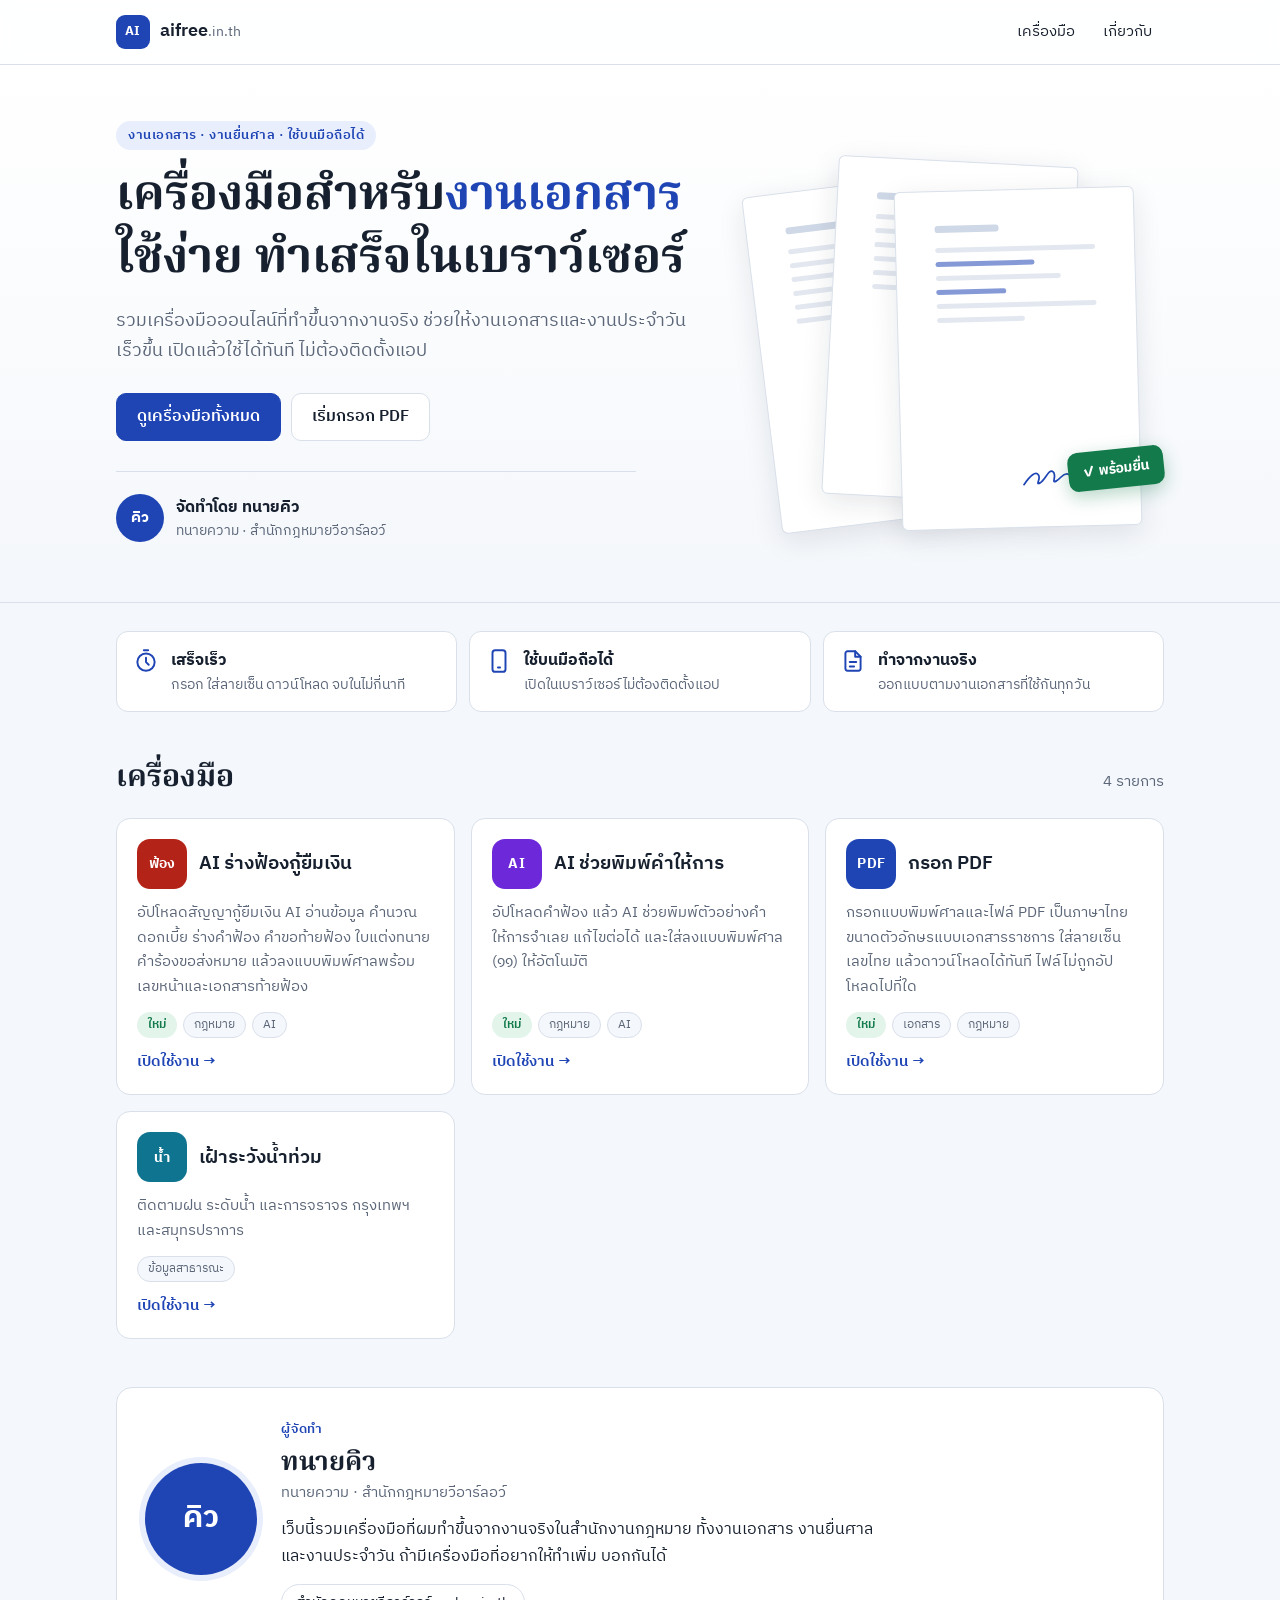
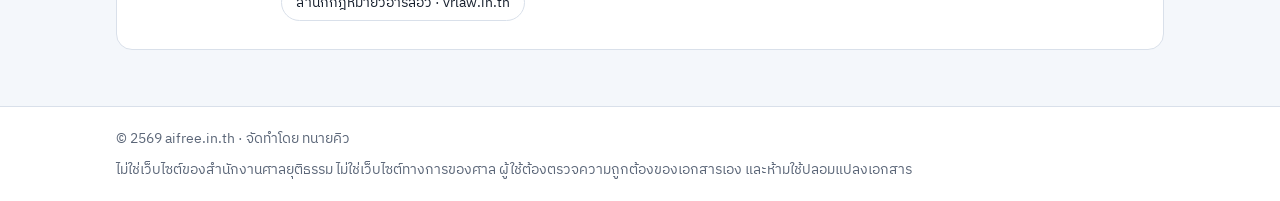
==== index.html @ b43bad1d "Add files via upload" ====
<!doctype html>
<html lang="th">
<head>
<meta charset="utf-8">
<meta name="viewport" content="width=device-width,initial-scale=1,viewport-fit=cover">
<title>aifree.in.th</title>
<meta name="description" content="เครื่องมือออนไลน์สำหรับงานเอกสาร โดยทนายคิว ใช้งานได้ทันทีบนมือถือและคอมพิวเตอร์">
<meta property="og:title" content="aifree.in.th — เครื่องมือสำหรับงานเอกสาร โดยทนายคิว">
<meta property="og:description" content="เครื่องมือออนไลน์สำหรับงานเอกสาร ใช้งานได้ทันทีบนมือถือและคอมพิวเตอร์">
<link rel="preconnect" href="https://fonts.googleapis.com">
<link rel="stylesheet" href="https://fonts.googleapis.com/css2?family=IBM+Plex+Sans+Thai:wght@400;500;600;700&family=Noto+Serif+Thai:wght@600;700&display=swap">
<link rel="stylesheet" href="style.css">
</head>
<body>
<header class="site-head">
  <div class="wrap">
    <a class="logo" href="/"><span class="logo-mark">AI</span><span>aifree<small>.in.th</small></span></a>
    <nav class="nav" aria-label="เมนู"><a href="#tools">เครื่องมือ</a><a href="#about">เกี่ยวกับ</a></nav>
  </div>
</header>

<section class="hero">
  <div class="wrap">
    <div>
      <span class="eyebrow">งานเอกสาร · งานยื่นศาล · ใช้บนมือถือได้</span>
      <h1>เครื่องมือสำหรับ<em>งานเอกสาร</em> ใช้ง่าย ทำเสร็จในเบราว์เซอร์</h1>
      <p class="lead">รวมเครื่องมือออนไลน์ที่ทำขึ้นจากงานจริง ช่วยให้งานเอกสารและงานประจำวันเร็วขึ้น เปิดแล้วใช้ได้ทันที ไม่ต้องติดตั้งแอป</p>
      <div class="cta"><a class="btn primary" href="#tools">ดูเครื่องมือทั้งหมด</a><a class="btn" href="/pdf/">เริ่มกรอก PDF</a></div>
      <div class="byline">
        <span class="avatar" data-avatar></span>
        <div><b>จัดทำโดย <span data-site="nickname"></span></b><span data-site="role"></span></div>
      </div>
    </div>
    <div class="papers" aria-hidden="true">
      <div class="sheet a"><i class="t"></i><i></i><i class="m"></i><i></i><i class="s"></i><i></i><i class="m"></i></div>
      <div class="sheet b"><i class="t"></i><i class="m"></i><i></i><i class="s"></i><i></i><i class="m"></i><i></i></div>
      <div class="sheet c">
        <i class="t"></i><i></i><i class="fill"></i><i class="m"></i><i class="fill" style="width:44%"></i><i></i><i class="s"></i>
        <svg class="sig" viewBox="0 0 120 40" fill="none"><path d="M4 28c10-14 18-20 22-14s-6 16 2 12 14-22 20-16-4 18 4 14 10-12 18-10 8 8 16 4 16-8 28-6" stroke="#1f45b5" stroke-width="2.6" stroke-linecap="round" stroke-linejoin="round"/></svg>
      </div>
      <div class="stamp">✓ พร้อมยื่น</div>
    </div>
  </div>
</section>

<main class="wrap">
  <div class="points">
    <div class="point"><svg viewBox="0 0 24 24" fill="none" stroke="currentColor" stroke-width="1.8" stroke-linecap="round" stroke-linejoin="round"><circle cx="12" cy="13" r="8"/><path d="M12 9v4l2.5 2.5M10 2h4"/></svg><div><b>เสร็จเร็ว</b><span>กรอก ใส่ลายเซ็น ดาวน์โหลด จบในไม่กี่นาที</span></div></div>
    <div class="point"><svg viewBox="0 0 24 24" fill="none" stroke="currentColor" stroke-width="1.8" stroke-linecap="round" stroke-linejoin="round"><rect x="6" y="2" width="12" height="20" rx="2.5"/><path d="M11 18h2"/></svg><div><b>ใช้บนมือถือได้</b><span>เปิดในเบราว์เซอร์ ไม่ต้องติดตั้งแอป</span></div></div>
    <div class="point"><svg viewBox="0 0 24 24" fill="none" stroke="currentColor" stroke-width="1.8" stroke-linecap="round" stroke-linejoin="round"><path d="M14 3H7a2 2 0 0 0-2 2v14a2 2 0 0 0 2 2h10a2 2 0 0 0 2-2V8z"/><path d="M14 3v5h5M9 13h6M9 17h4"/></svg><div><b>ทำจากงานจริง</b><span>ออกแบบตามงานเอกสารที่ใช้กันทุกวัน</span></div></div>
  </div>

  <div class="sec-head" id="tools"><h2>เครื่องมือ</h2><span id="count"></span></div>
  <div class="bar" id="bar" hidden>
    <input class="search" id="q" type="search" placeholder="ค้นหาเครื่องมือ" aria-label="ค้นหาเครื่องมือ">
    <div class="chips" id="chips" role="group" aria-label="หมวดหมู่"></div>
  </div>
  <div class="grid" id="grid" aria-live="polite"></div>

  <section class="about" id="about">
    <span class="avatar" data-avatar></span>
    <div>
      <small>ผู้จัดทำ</small>
      <h2 data-site="nickname"></h2>
      <div class="full" data-site="fullName"></div>
      <div class="role" data-site="role"></div>
      <p data-site="about"></p>
      <div class="links" id="links"></div>
    </div>
  </section>
</main>

<footer class="site-foot">
  <div class="wrap">
    <span>© <span id="yr"></span> aifree.in.th · จัดทำโดย <span data-site="nickname"></span></span>
    <span>ไม่ใช่เว็บไซต์ของสำนักงานศาลยุติธรรม ไม่ใช่เว็บไซต์ทางการของศาล ผู้ใช้ต้องตรวจความถูกต้องของเอกสารเอง และห้ามใช้ปลอมแปลงเอกสาร</span>
  </div>
</footer>

<script src="apps.js"></script>
<script>
(function(){
  const S=window.SITE||{},apps=window.APPS||[];
  /* owner details */
  document.querySelectorAll('[data-site]').forEach(el=>{const v=S[el.dataset.site];if(v)el.textContent=v;else el.hidden=true});
  const initials=(S.nickname||'AI').replace(/^ทนาย/,'').slice(0,3);
  document.querySelectorAll('[data-avatar]').forEach(a=>{
    a.textContent=initials;
    if(S.photo){const im=new Image();im.alt=S.nickname||'';im.onload=()=>{a.textContent='';a.append(im)};im.src=S.photo}
  });
  const links=document.getElementById('links');
  (S.links||[]).forEach(l=>{const a=document.createElement('a');a.href=l.href;a.textContent=l.label;a.target='_blank';a.rel='noopener';links.append(a)});
  document.getElementById('yr').textContent=new Date().getFullYear()+543;

  /* tools */
  const grid=document.getElementById('grid'),q=document.getElementById('q'),chips=document.getElementById('chips');
  document.getElementById('count').textContent=apps.length+' รายการ';
  let tag='';
  const tags=[...new Set(apps.flatMap(a=>a.tags||[]))];
  if(apps.length>=5)document.getElementById('bar').hidden=false; // search appears once the list is long
  ['ทั้งหมด',...tags].forEach((t,i)=>{
    const b=document.createElement('button');b.className='chip';b.type='button';b.textContent=t;b.setAttribute('aria-pressed',i===0);
    b.onclick=()=>{tag=i===0?'':t;chips.querySelectorAll('.chip').forEach(c=>c.setAttribute('aria-pressed',c===b));draw()};
    chips.append(b);
  });
  q.addEventListener('input',draw);
  function draw(){
    const s=q.value.trim().toLowerCase();grid.innerHTML='';
    const list=apps.filter(a=>(!tag||(a.tags||[]).includes(tag))&&(!s||(a.name+' '+a.desc+' '+(a.tags||[]).join(' ')).toLowerCase().includes(s)));
    if(!list.length){const e=document.createElement('div');e.className='empty';e.textContent='ไม่พบเครื่องมือที่ค้นหา';grid.append(e);return}
    list.forEach(a=>{
      const c=document.createElement('a');c.className='card';c.href=a.href;
      if(/^https?:/.test(a.href)&&!a.href.includes(location.host)){c.target='_blank';c.rel='noopener'}
      const top=document.createElement('div');top.className='card-top';
      const tile=document.createElement('span');tile.className='tile';tile.style.background=a.color||'#1f45b5';tile.textContent=a.short||a.name.slice(0,2);tile.setAttribute('aria-hidden','true');
      const h=document.createElement('h3');h.textContent=a.name;top.append(tile,h);
      const p=document.createElement('p');p.textContent=a.desc||'';
      const tg=document.createElement('div');tg.className='tags';
      if(a.isNew){const n=document.createElement('span');n.className='tag new';n.textContent='ใหม่';tg.append(n)}
      (a.tags||[]).forEach(t=>{const x=document.createElement('span');x.className='tag';x.textContent=t;tg.append(x)});
      const go=document.createElement('span');go.className='go';go.textContent='เปิดใช้งาน →';
      c.append(top,p,tg,go);grid.append(c);
    });
  }
  draw();
})();
</script>
</body>
</html>
---- style.css ----
/* aifree.in.th — shared look for the hub page and future apps.
   Layout: bright paper-white ground, one blue ink accent; hero = headline + byline beside a stack of paper sheets. */
:root{
  --bg:#f4f7fb; --panel:#ffffff; --fg:#17202e; --muted:#5b6678; --line:#d9e0ea;
  --ink:#1f45b5; --ink-deep:#16328a; --ink-fg:#ffffff; --ink-soft:#e8eefc;
  --ok:#137a4b; --ok-soft:#e3f4ea;
  --ui:"IBM Plex Sans Thai",system-ui,-apple-system,"Segoe UI",sans-serif;
  --display:"Noto Serif Thai","IBM Plex Sans Thai",Georgia,serif;
  color-scheme:light;
}
*{box-sizing:border-box}
[hidden]{display:none!important}
html{-webkit-text-size-adjust:100%;text-size-adjust:100%;scroll-behavior:smooth}
body{margin:0;min-height:100vh;display:flex;flex-direction:column;background:var(--bg);color:var(--fg);font-family:var(--ui);font-size:16px;line-height:1.65}
a{color:var(--ink)}
img{max-width:100%}
.wrap{width:100%;max-width:1080px;margin:0 auto;padding-inline:16px}
.site-head{background:rgba(255,255,255,.92);backdrop-filter:saturate(1.4) blur(8px);-webkit-backdrop-filter:saturate(1.4) blur(8px);border-bottom:1px solid var(--line);position:sticky;top:0;z-index:10}
.site-head .wrap{display:flex;align-items:center;gap:16px;min-height:64px}
.logo{display:flex;align-items:center;gap:10px;text-decoration:none;color:var(--fg);font-weight:600;font-size:18px;margin-right:auto}
.logo-mark{width:34px;height:34px;border-radius:9px;background:var(--ink);color:#fff;display:grid;place-items:center;font-size:13px;font-weight:700;letter-spacing:.02em}
.logo small{color:var(--muted);font-weight:400;font-size:14px}
.nav{display:flex;gap:4px}
.nav a{text-decoration:none;color:var(--fg);font-size:15px;padding:8px 12px;border-radius:8px}
.nav a:hover{background:var(--ink-soft);color:var(--ink)}
.hero{background:linear-gradient(180deg,#ffffff 0%,var(--bg) 100%);border-bottom:1px solid var(--line)}
.hero .wrap{display:grid;grid-template-columns:minmax(0,1.15fr) minmax(0,.85fr);gap:40px;align-items:center;padding-block:56px 60px}
.eyebrow{display:inline-block;font-size:13px;letter-spacing:.04em;color:var(--ink);font-weight:600;background:var(--ink-soft);padding:4px 12px;border-radius:999px}
.hero h1{margin:16px 0 0;font-family:var(--display);font-size:clamp(30px,5vw,48px);line-height:1.3;font-weight:700;text-wrap:balance}
.hero h1 em{font-style:normal;color:var(--ink)}
.lead{margin:16px 0 0;color:var(--muted);font-size:18px;max-width:52ch}
.cta{display:flex;flex-wrap:wrap;gap:10px;margin-top:26px}
.btn{display:inline-flex;align-items:center;justify-content:center;gap:8px;min-height:48px;padding:10px 20px;border-radius:10px;font-weight:600;font-size:16px;text-decoration:none;border:1px solid var(--line);background:var(--panel);color:var(--fg)}
.btn.primary{background:var(--ink);border-color:var(--ink);color:#fff}
.btn.primary:hover{background:var(--ink-deep)}
.btn:focus-visible{outline:2px solid var(--ink);outline-offset:2px}
.byline{display:flex;align-items:center;gap:12px;margin-top:30px;padding-top:22px;border-top:1px solid var(--line);max-width:52ch}
.avatar{flex:none;border-radius:50%;background:var(--ink);color:#fff;display:grid;place-items:center;font-weight:700;overflow:hidden;position:relative}
.avatar img{position:absolute;inset:0;width:100%;height:100%;object-fit:cover}
.byline .avatar{width:48px;height:48px;font-size:15px}
.byline b{display:block;font-size:16px}
.byline > div > span{display:block;color:var(--muted);font-size:14px;line-height:1.45}
.papers{position:relative;height:340px;max-width:100%}
.sheet{position:absolute;width:56%;aspect-ratio:210/297;background:#fff;border:1px solid var(--line);border-radius:6px;box-shadow:0 8px 28px rgba(23,32,46,.10);padding:8% 9%;display:flex;flex-direction:column;gap:9px}
.sheet i{display:block;height:5px;border-radius:3px;background:#e3e8f0}
.sheet i.s{width:55%}.sheet i.m{width:78%}.sheet i.t{width:40%;height:7px;background:#cfd8e6;margin-bottom:6px}
.sheet i.fill{background:var(--ink);opacity:.55;width:62%}
.sheet.a{left:6%;top:6%;transform:rotate(-7deg)}
.sheet.b{left:22%;top:0;transform:rotate(3deg)}
.sheet.c{left:38%;top:8%;transform:rotate(-1.5deg);z-index:2}
.sig{margin-top:auto;align-self:flex-end;width:50%;height:auto}
.stamp{position:absolute;right:0;bottom:4%;z-index:3;background:var(--ok);color:#fff;font-weight:700;font-size:14px;padding:8px 14px;border-radius:10px;transform:rotate(-6deg);box-shadow:0 6px 18px rgba(19,122,75,.3)}
.points{display:grid;grid-template-columns:repeat(3,minmax(0,1fr));gap:12px;padding-block:28px 6px}
.point{display:flex;gap:12px;align-items:flex-start;padding:16px;background:var(--panel);border:1px solid var(--line);border-radius:12px;min-width:0}
.point svg{flex:none;width:26px;height:26px;color:var(--ink)}
.point b{display:block;font-size:16px}
.point span{display:block;color:var(--muted);font-size:14px;line-height:1.5}
.sec-head{display:flex;align-items:baseline;justify-content:space-between;gap:12px;padding-block:36px 14px}
.sec-head h2{margin:0;font-family:var(--display);font-size:clamp(24px,3.4vw,30px);font-weight:700}
.sec-head span{color:var(--muted);font-size:15px}
.bar{display:flex;flex-wrap:wrap;gap:10px;align-items:center;padding-block:0 18px}
.search{flex:1 1 240px;min-width:0;font:inherit;font-size:16px;padding:10px 14px;min-height:46px;border:1px solid var(--line);border-radius:10px;background:var(--panel);color:var(--fg)}
.search:focus-visible{outline:2px solid var(--ink);outline-offset:1px}
.chips{display:flex;flex-wrap:wrap;gap:8px}
.chip{font:inherit;font-size:14px;min-height:40px;padding:6px 14px;border-radius:999px;border:1px solid var(--line);background:var(--panel);color:var(--fg);cursor:pointer}
.chip[aria-pressed="true"]{background:var(--ink-soft);border-color:var(--ink);color:var(--ink)}
.chip:focus-visible{outline:2px solid var(--ink);outline-offset:2px}
.grid{display:grid;grid-template-columns:repeat(auto-fill,minmax(270px,1fr));gap:16px}
.card{display:flex;flex-direction:column;gap:12px;padding:20px;background:var(--panel);border:1px solid var(--line);border-radius:14px;text-decoration:none;color:var(--fg);min-width:0;transition:border-color .15s,box-shadow .15s,transform .15s}
a.card:hover{border-color:var(--ink);box-shadow:0 8px 24px rgba(31,69,181,.12);transform:translateY(-2px)}
a.card:focus-visible{outline:2px solid var(--ink);outline-offset:2px}
.card-top{display:flex;align-items:center;gap:12px}
.tile{flex:none;width:50px;height:50px;border-radius:13px;display:grid;place-items:center;font-weight:700;font-size:14px;color:#fff;letter-spacing:.02em}
.card h3{margin:0;font-size:19px;font-weight:600;line-height:1.35}
.card p{margin:0;color:var(--muted);font-size:15px;flex:1}
.tags{display:flex;flex-wrap:wrap;gap:6px}
.tag{font-size:12px;padding:2px 10px;border-radius:999px;background:var(--bg);color:var(--muted);border:1px solid var(--line)}
.tag.new{background:var(--ok-soft);color:var(--ok);border-color:transparent;font-weight:600}
.go{font-weight:600;color:var(--ink);font-size:15px}
.empty{grid-column:1/-1;padding:28px;text-align:center;color:var(--muted);background:var(--panel);border:1px dashed var(--line);border-radius:12px}
.about{margin-block:48px 56px;background:var(--panel);border:1px solid var(--line);border-radius:16px;padding:28px;display:grid;grid-template-columns:auto minmax(0,1fr);gap:24px;align-items:center}
.about .avatar{width:112px;height:112px;font-size:30px;box-shadow:0 0 0 6px var(--ink-soft)}
.about small{color:var(--ink);font-weight:600;font-size:13px;letter-spacing:.06em}
.about h2{margin:4px 0 0;font-family:var(--display);font-size:26px;font-weight:700;line-height:1.3}
.about .full{font-size:16px;margin-top:2px}
.about .role{color:var(--muted);font-size:15px}
.about p{margin:12px 0 0;max-width:62ch}
.links{display:flex;flex-wrap:wrap;gap:8px;margin-top:14px}
.links a{font-size:14px;padding:6px 14px;border-radius:999px;border:1px solid var(--line);text-decoration:none;color:var(--fg)}
.links a:hover{border-color:var(--ink);color:var(--ink)}
.site-foot{margin-top:auto;border-top:1px solid var(--line);background:var(--panel);color:var(--muted);font-size:14px}
.site-foot .wrap{padding-block:20px;display:flex;flex-wrap:wrap;gap:8px 20px;justify-content:space-between}
@media (max-width:820px){
  .hero .wrap{grid-template-columns:1fr;gap:8px;padding-block:28px 40px}
  .papers{display:none}
  .points{grid-template-columns:1fr}
  .nav{display:none}
}
@media (max-width:560px){
  .about{grid-template-columns:1fr;text-align:center;justify-items:center;padding:24px 18px}
  .about p{text-align:left}
  .links{justify-content:center}
  .lead{font-size:17px}
}
@media (prefers-reduced-motion:reduce){.card{transition:none}html{scroll-behavior:auto}}
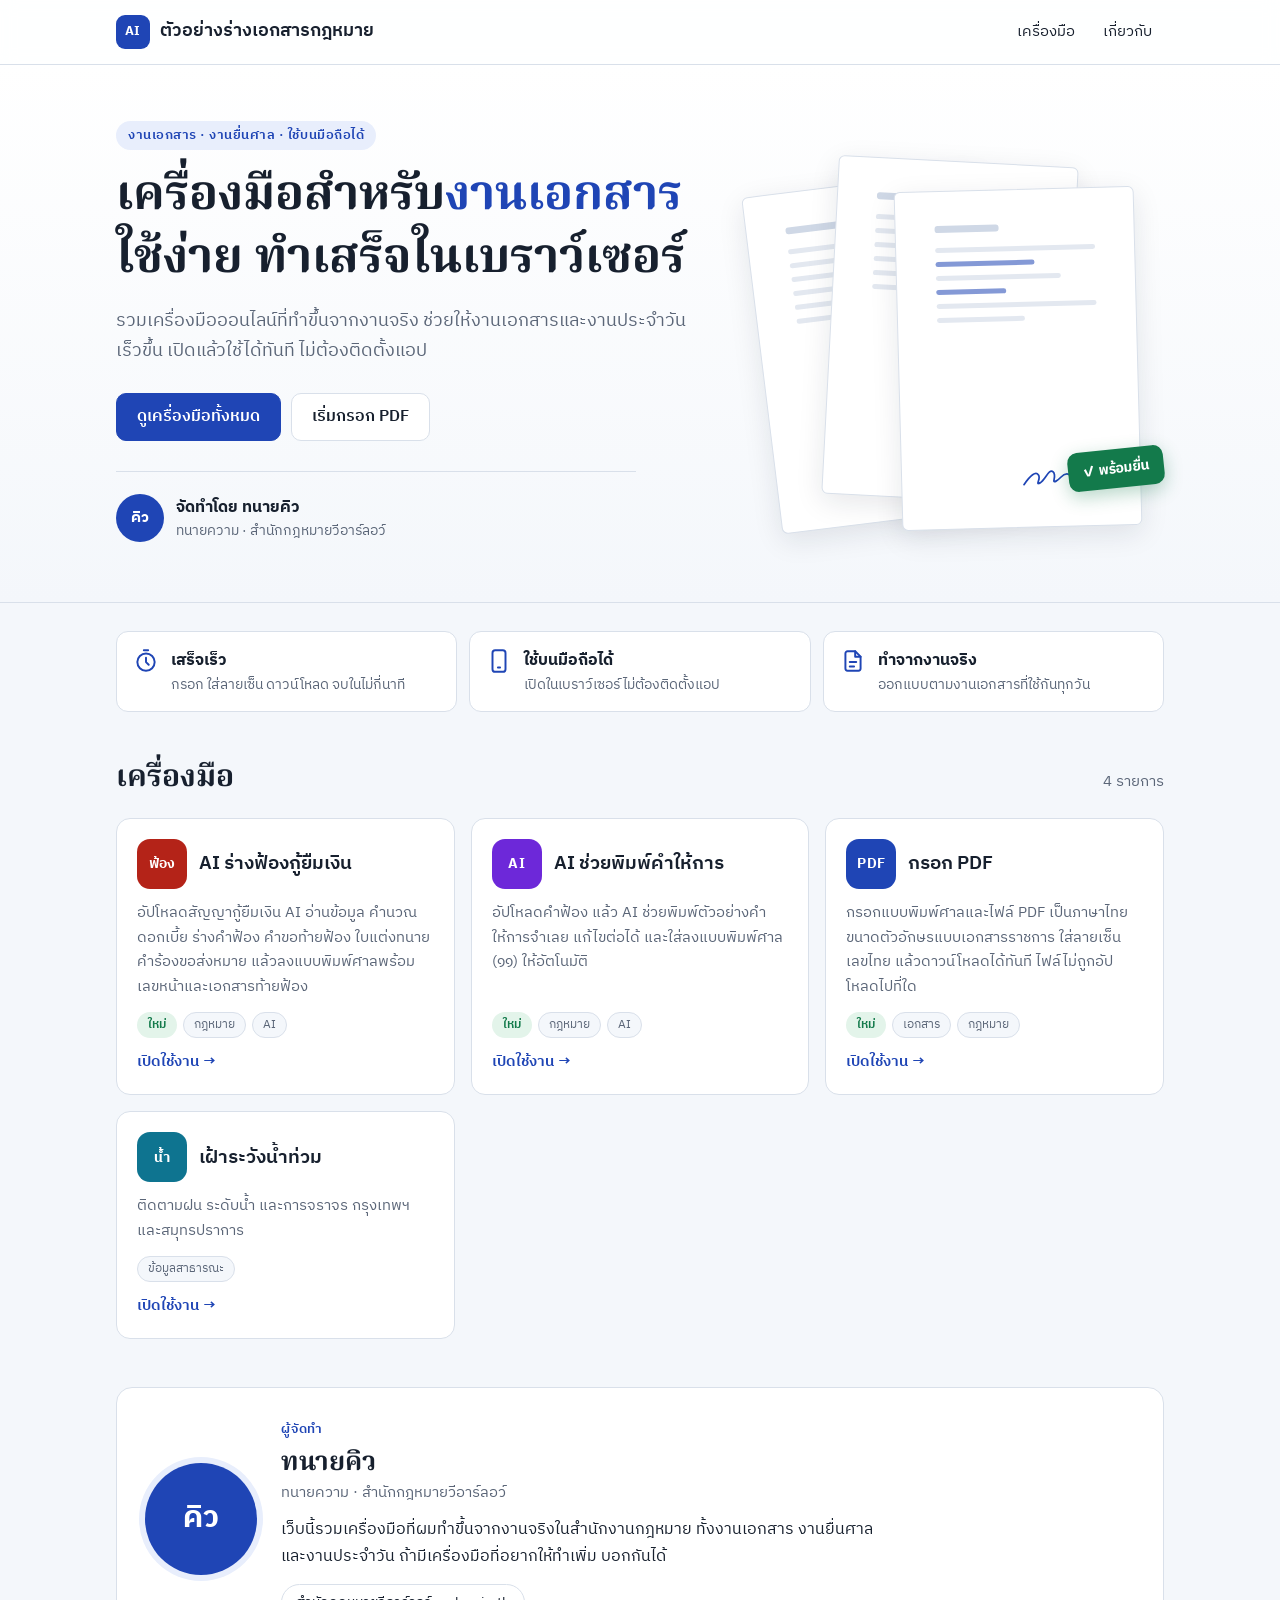
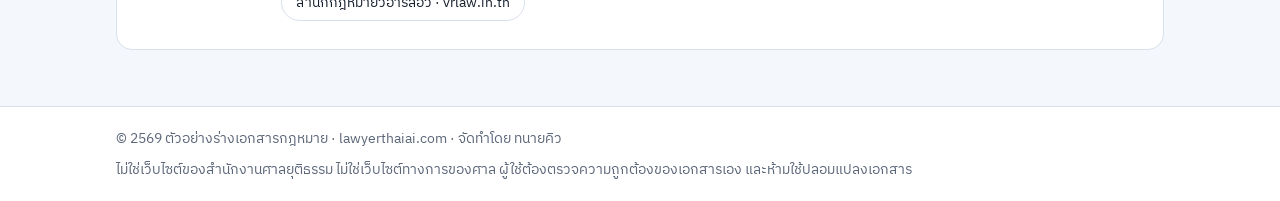
==== commit 79493356: "Add files via upload" ====
--- a/index.html
+++ b/index.html
@@ -3,9 +3,9 @@
 <head>
 <meta charset="utf-8">
 <meta name="viewport" content="width=device-width,initial-scale=1,viewport-fit=cover">
-<title>aifree.in.th</title>
+<title>ตัวอย่างร่างเอกสารกฎหมาย | lawyerthaiai.com</title>
 <meta name="description" content="เครื่องมือออนไลน์สำหรับงานเอกสาร โดยทนายคิว ใช้งานได้ทันทีบนมือถือและคอมพิวเตอร์">
-<meta property="og:title" content="aifree.in.th — เครื่องมือสำหรับงานเอกสาร โดยทนายคิว">
+<meta property="og:title" content="ตัวอย่างร่างเอกสารกฎหมาย — เครื่องมือสำหรับงานเอกสาร โดยทนายคิว">
 <meta property="og:description" content="เครื่องมือออนไลน์สำหรับงานเอกสาร ใช้งานได้ทันทีบนมือถือและคอมพิวเตอร์">
 <link rel="preconnect" href="https://fonts.googleapis.com">
 <link rel="stylesheet" href="https://fonts.googleapis.com/css2?family=IBM+Plex+Sans+Thai:wght@400;500;600;700&family=Noto+Serif+Thai:wght@600;700&display=swap">
@@ -14,7 +14,7 @@
 <body>
 <header class="site-head">
   <div class="wrap">
-    <a class="logo" href="/"><span class="logo-mark">AI</span><span>aifree<small>.in.th</small></span></a>
+    <a class="logo" href="/"><span class="logo-mark">AI</span><span>ตัวอย่างร่างเอกสารกฎหมาย</span></a>
     <nav class="nav" aria-label="เมนู"><a href="#tools">เครื่องมือ</a><a href="#about">เกี่ยวกับ</a></nav>
   </div>
 </header>
@@ -72,7 +72,7 @@
 
 <footer class="site-foot">
   <div class="wrap">
-    <span>© <span id="yr"></span> aifree.in.th · จัดทำโดย <span data-site="nickname"></span></span>
+    <span>© <span id="yr"></span> ตัวอย่างร่างเอกสารกฎหมาย · lawyerthaiai.com · จัดทำโดย <span data-site="nickname"></span></span>
     <span>ไม่ใช่เว็บไซต์ของสำนักงานศาลยุติธรรม ไม่ใช่เว็บไซต์ทางการของศาล ผู้ใช้ต้องตรวจความถูกต้องของเอกสารเอง และห้ามใช้ปลอมแปลงเอกสาร</span>
   </div>
 </footer>
--- a/style.css
+++ b/style.css
@@ -1,4 +1,4 @@
-/* aifree.in.th — shared look for the hub page and future apps.
+/* lawyerthaiai.com — shared look for the hub page and future apps.
    Layout: bright paper-white ground, one blue ink accent; hero = headline + byline beside a stack of paper sheets. */
 :root{
   --bg:#f4f7fb; --panel:#ffffff; --fg:#17202e; --muted:#5b6678; --line:#d9e0ea;
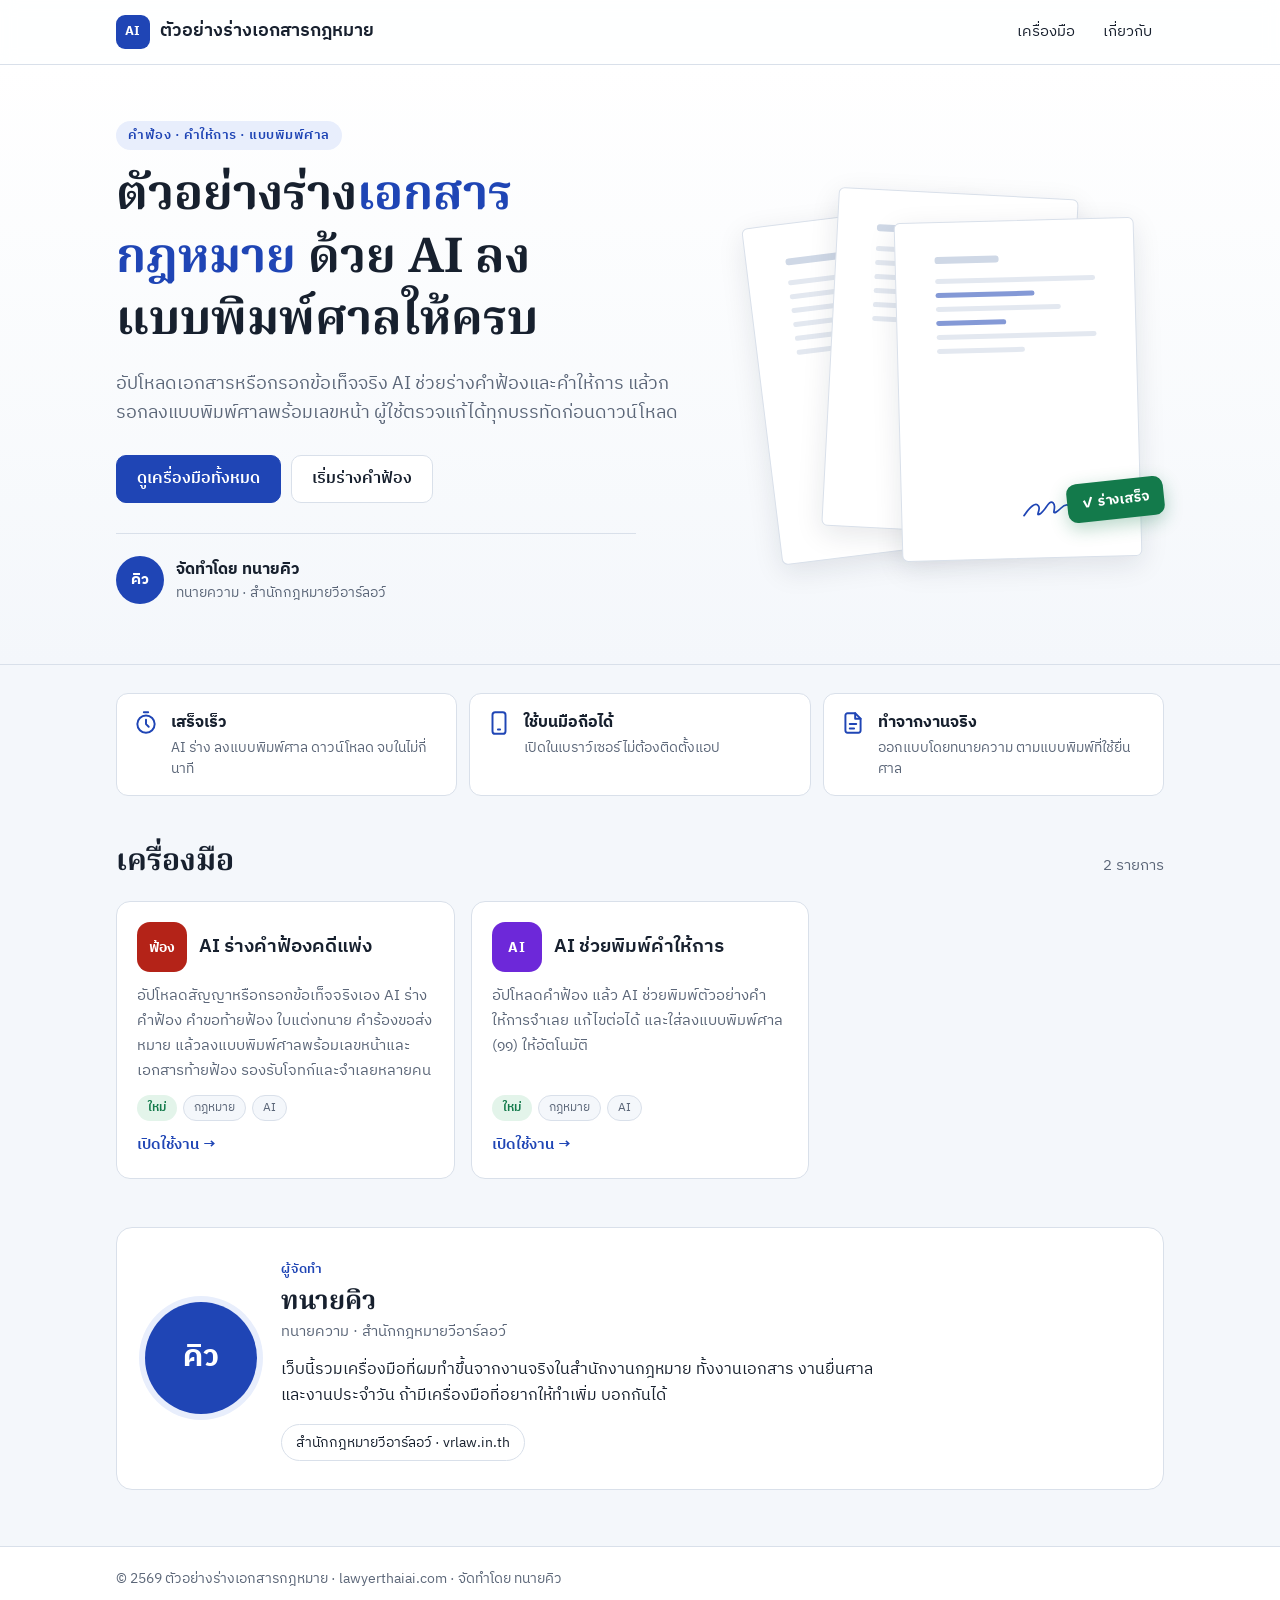
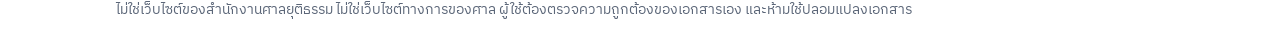
==== commit be751223: "Add files via upload" ====
--- a/index.html
+++ b/index.html
@@ -4,9 +4,9 @@
 <meta charset="utf-8">
 <meta name="viewport" content="width=device-width,initial-scale=1,viewport-fit=cover">
 <title>ตัวอย่างร่างเอกสารกฎหมาย | lawyerthaiai.com</title>
-<meta name="description" content="เครื่องมือออนไลน์สำหรับงานเอกสาร โดยทนายคิว ใช้งานได้ทันทีบนมือถือและคอมพิวเตอร์">
-<meta property="og:title" content="ตัวอย่างร่างเอกสารกฎหมาย — เครื่องมือสำหรับงานเอกสาร โดยทนายคิว">
-<meta property="og:description" content="เครื่องมือออนไลน์สำหรับงานเอกสาร ใช้งานได้ทันทีบนมือถือและคอมพิวเตอร์">
+<meta name="description" content="AI ช่วยร่างคำฟ้องและคำให้การ ลงแบบพิมพ์ศาลพร้อมเลขหน้า โดยทนายคิว">
+<meta property="og:title" content="ตัวอย่างร่างเอกสารกฎหมาย — AI ช่วยร่างคำฟ้อง คำให้การ ลงแบบพิมพ์ศาล โดยทนายคิว">
+<meta property="og:description" content="AI ช่วยร่างคำฟ้องและคำให้การ ลงแบบพิมพ์ศาลพร้อมเลขหน้า">
 <link rel="preconnect" href="https://fonts.googleapis.com">
 <link rel="stylesheet" href="https://fonts.googleapis.com/css2?family=IBM+Plex+Sans+Thai:wght@400;500;600;700&family=Noto+Serif+Thai:wght@600;700&display=swap">
 <link rel="stylesheet" href="style.css">
@@ -22,10 +22,10 @@
 <section class="hero">
   <div class="wrap">
     <div>
-      <span class="eyebrow">งานเอกสาร · งานยื่นศาล · ใช้บนมือถือได้</span>
-      <h1>เครื่องมือสำหรับ<em>งานเอกสาร</em> ใช้ง่าย ทำเสร็จในเบราว์เซอร์</h1>
-      <p class="lead">รวมเครื่องมือออนไลน์ที่ทำขึ้นจากงานจริง ช่วยให้งานเอกสารและงานประจำวันเร็วขึ้น เปิดแล้วใช้ได้ทันที ไม่ต้องติดตั้งแอป</p>
-      <div class="cta"><a class="btn primary" href="#tools">ดูเครื่องมือทั้งหมด</a><a class="btn" href="/pdf/">เริ่มกรอก PDF</a></div>
+      <span class="eyebrow">คำฟ้อง · คำให้การ · แบบพิมพ์ศาล</span>
+      <h1>ตัวอย่างร่าง<em>เอกสารกฎหมาย</em> ด้วย AI ลงแบบพิมพ์ศาลให้ครบ</h1>
+      <p class="lead">อัปโหลดเอกสารหรือกรอกข้อเท็จจริง AI ช่วยร่างคำฟ้องและคำให้การ แล้วกรอกลงแบบพิมพ์ศาลพร้อมเลขหน้า ผู้ใช้ตรวจแก้ได้ทุกบรรทัดก่อนดาวน์โหลด</p>
+      <div class="cta"><a class="btn primary" href="#tools">ดูเครื่องมือทั้งหมด</a><a class="btn" href="/complaint/">เริ่มร่างคำฟ้อง</a></div>
       <div class="byline">
         <span class="avatar" data-avatar></span>
         <div><b>จัดทำโดย <span data-site="nickname"></span></b><span data-site="role"></span></div>
@@ -38,16 +38,16 @@
         <i class="t"></i><i></i><i class="fill"></i><i class="m"></i><i class="fill" style="width:44%"></i><i></i><i class="s"></i>
         <svg class="sig" viewBox="0 0 120 40" fill="none"><path d="M4 28c10-14 18-20 22-14s-6 16 2 12 14-22 20-16-4 18 4 14 10-12 18-10 8 8 16 4 16-8 28-6" stroke="#1f45b5" stroke-width="2.6" stroke-linecap="round" stroke-linejoin="round"/></svg>
       </div>
-      <div class="stamp">✓ พร้อมยื่น</div>
+      <div class="stamp">✓ ร่างเสร็จ</div>
     </div>
   </div>
 </section>
 
 <main class="wrap">
   <div class="points">
-    <div class="point"><svg viewBox="0 0 24 24" fill="none" stroke="currentColor" stroke-width="1.8" stroke-linecap="round" stroke-linejoin="round"><circle cx="12" cy="13" r="8"/><path d="M12 9v4l2.5 2.5M10 2h4"/></svg><div><b>เสร็จเร็ว</b><span>กรอก ใส่ลายเซ็น ดาวน์โหลด จบในไม่กี่นาที</span></div></div>
+    <div class="point"><svg viewBox="0 0 24 24" fill="none" stroke="currentColor" stroke-width="1.8" stroke-linecap="round" stroke-linejoin="round"><circle cx="12" cy="13" r="8"/><path d="M12 9v4l2.5 2.5M10 2h4"/></svg><div><b>เสร็จเร็ว</b><span>AI ร่าง ลงแบบพิมพ์ศาล ดาวน์โหลด จบในไม่กี่นาที</span></div></div>
     <div class="point"><svg viewBox="0 0 24 24" fill="none" stroke="currentColor" stroke-width="1.8" stroke-linecap="round" stroke-linejoin="round"><rect x="6" y="2" width="12" height="20" rx="2.5"/><path d="M11 18h2"/></svg><div><b>ใช้บนมือถือได้</b><span>เปิดในเบราว์เซอร์ ไม่ต้องติดตั้งแอป</span></div></div>
-    <div class="point"><svg viewBox="0 0 24 24" fill="none" stroke="currentColor" stroke-width="1.8" stroke-linecap="round" stroke-linejoin="round"><path d="M14 3H7a2 2 0 0 0-2 2v14a2 2 0 0 0 2 2h10a2 2 0 0 0 2-2V8z"/><path d="M14 3v5h5M9 13h6M9 17h4"/></svg><div><b>ทำจากงานจริง</b><span>ออกแบบตามงานเอกสารที่ใช้กันทุกวัน</span></div></div>
+    <div class="point"><svg viewBox="0 0 24 24" fill="none" stroke="currentColor" stroke-width="1.8" stroke-linecap="round" stroke-linejoin="round"><path d="M14 3H7a2 2 0 0 0-2 2v14a2 2 0 0 0 2 2h10a2 2 0 0 0 2-2V8z"/><path d="M14 3v5h5M9 13h6M9 17h4"/></svg><div><b>ทำจากงานจริง</b><span>ออกแบบโดยทนายความ ตามแบบพิมพ์ที่ใช้ยื่นศาล</span></div></div>
   </div>
 
   <div class="sec-head" id="tools"><h2>เครื่องมือ</h2><span id="count"></span></div>
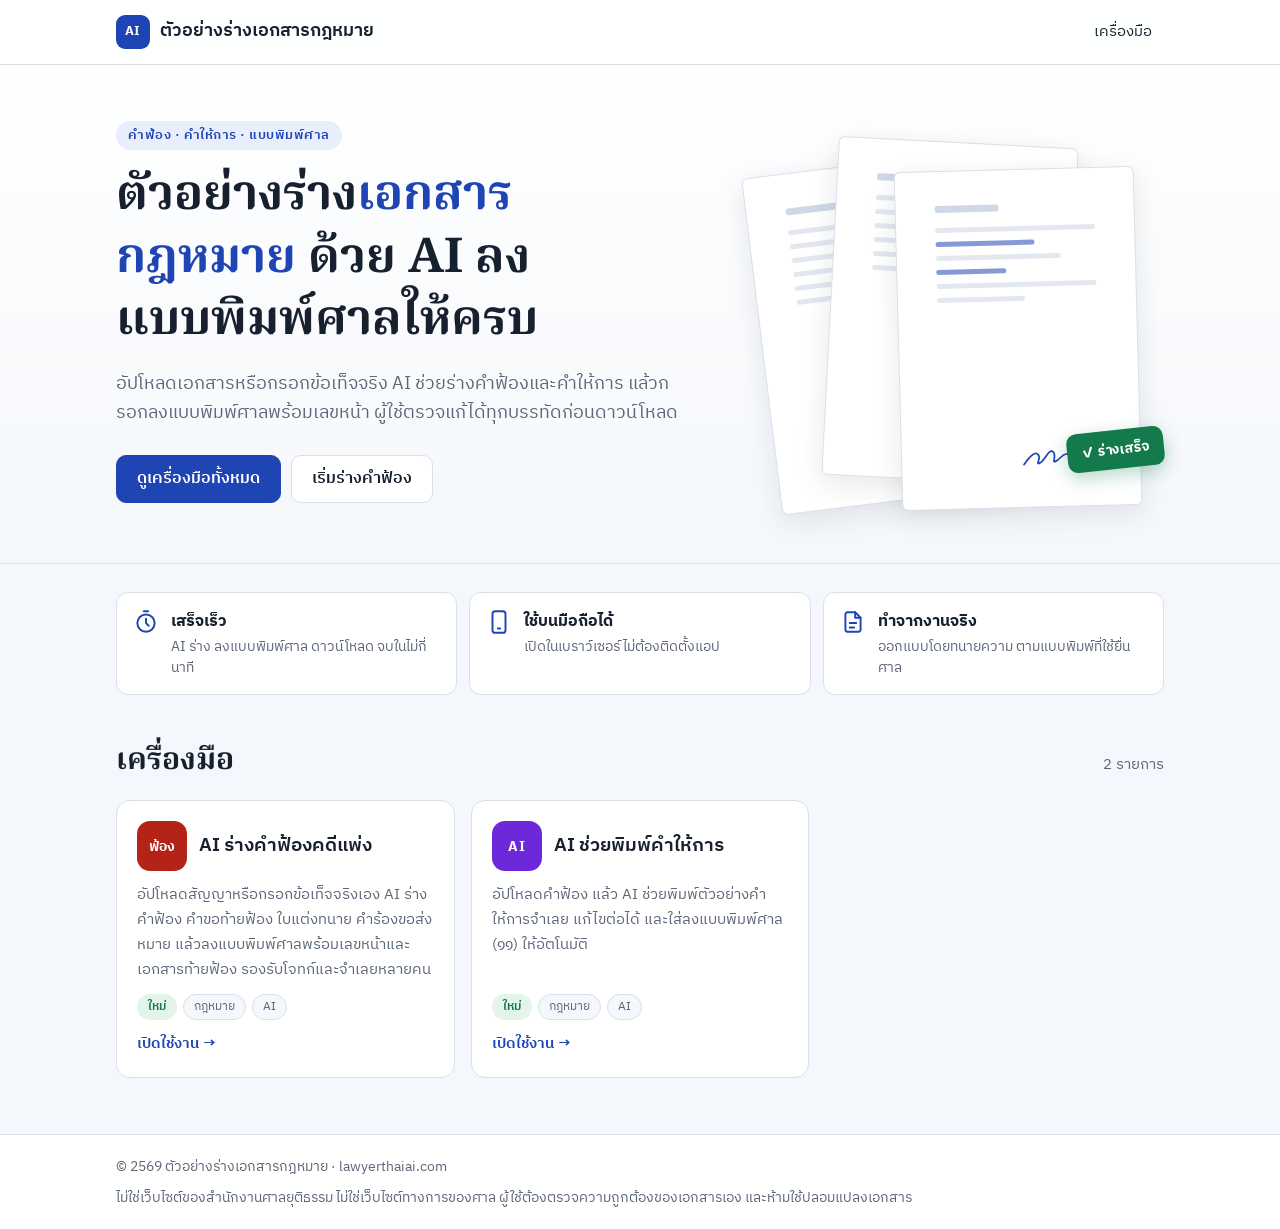
==== commit e00302b0: "Add files via upload" ====
--- a/index.html
+++ b/index.html
@@ -4,8 +4,8 @@
 <meta charset="utf-8">
 <meta name="viewport" content="width=device-width,initial-scale=1,viewport-fit=cover">
 <title>ตัวอย่างร่างเอกสารกฎหมาย | lawyerthaiai.com</title>
-<meta name="description" content="AI ช่วยร่างคำฟ้องและคำให้การ ลงแบบพิมพ์ศาลพร้อมเลขหน้า โดยทนายคิว">
-<meta property="og:title" content="ตัวอย่างร่างเอกสารกฎหมาย — AI ช่วยร่างคำฟ้อง คำให้การ ลงแบบพิมพ์ศาล โดยทนายคิว">
+<meta name="description" content="AI ช่วยร่างคำฟ้องและคำให้การ ลงแบบพิมพ์ศาลพร้อมเลขหน้า">
+<meta property="og:title" content="ตัวอย่างร่างเอกสารกฎหมาย — AI ช่วยร่างคำฟ้อง คำให้การ ลงแบบพิมพ์ศาล">
 <meta property="og:description" content="AI ช่วยร่างคำฟ้องและคำให้การ ลงแบบพิมพ์ศาลพร้อมเลขหน้า">
 <link rel="preconnect" href="https://fonts.googleapis.com">
 <link rel="stylesheet" href="https://fonts.googleapis.com/css2?family=IBM+Plex+Sans+Thai:wght@400;500;600;700&family=Noto+Serif+Thai:wght@600;700&display=swap">
@@ -15,7 +15,7 @@
 <header class="site-head">
   <div class="wrap">
     <a class="logo" href="/"><span class="logo-mark">AI</span><span>ตัวอย่างร่างเอกสารกฎหมาย</span></a>
-    <nav class="nav" aria-label="เมนู"><a href="#tools">เครื่องมือ</a><a href="#about">เกี่ยวกับ</a></nav>
+    <nav class="nav" aria-label="เมนู"><a href="#tools">เครื่องมือ</a></nav>
   </div>
 </header>
 
@@ -26,10 +26,6 @@
       <h1>ตัวอย่างร่าง<em>เอกสารกฎหมาย</em> ด้วย AI ลงแบบพิมพ์ศาลให้ครบ</h1>
       <p class="lead">อัปโหลดเอกสารหรือกรอกข้อเท็จจริง AI ช่วยร่างคำฟ้องและคำให้การ แล้วกรอกลงแบบพิมพ์ศาลพร้อมเลขหน้า ผู้ใช้ตรวจแก้ได้ทุกบรรทัดก่อนดาวน์โหลด</p>
       <div class="cta"><a class="btn primary" href="#tools">ดูเครื่องมือทั้งหมด</a><a class="btn" href="/complaint/">เริ่มร่างคำฟ้อง</a></div>
-      <div class="byline">
-        <span class="avatar" data-avatar></span>
-        <div><b>จัดทำโดย <span data-site="nickname"></span></b><span data-site="role"></span></div>
-      </div>
     </div>
     <div class="papers" aria-hidden="true">
       <div class="sheet a"><i class="t"></i><i></i><i class="m"></i><i></i><i class="s"></i><i></i><i class="m"></i></div>
@@ -43,7 +39,7 @@
   </div>
 </section>
 
-<main class="wrap">
+<main class="wrap" style="padding-bottom:56px">
   <div class="points">
     <div class="point"><svg viewBox="0 0 24 24" fill="none" stroke="currentColor" stroke-width="1.8" stroke-linecap="round" stroke-linejoin="round"><circle cx="12" cy="13" r="8"/><path d="M12 9v4l2.5 2.5M10 2h4"/></svg><div><b>เสร็จเร็ว</b><span>AI ร่าง ลงแบบพิมพ์ศาล ดาวน์โหลด จบในไม่กี่นาที</span></div></div>
     <div class="point"><svg viewBox="0 0 24 24" fill="none" stroke="currentColor" stroke-width="1.8" stroke-linecap="round" stroke-linejoin="round"><rect x="6" y="2" width="12" height="20" rx="2.5"/><path d="M11 18h2"/></svg><div><b>ใช้บนมือถือได้</b><span>เปิดในเบราว์เซอร์ ไม่ต้องติดตั้งแอป</span></div></div>
@@ -57,22 +53,11 @@
   </div>
   <div class="grid" id="grid" aria-live="polite"></div>
 
-  <section class="about" id="about">
-    <span class="avatar" data-avatar></span>
-    <div>
-      <small>ผู้จัดทำ</small>
-      <h2 data-site="nickname"></h2>
-      <div class="full" data-site="fullName"></div>
-      <div class="role" data-site="role"></div>
-      <p data-site="about"></p>
-      <div class="links" id="links"></div>
-    </div>
-  </section>
 </main>
 
 <footer class="site-foot">
   <div class="wrap">
-    <span>© <span id="yr"></span> ตัวอย่างร่างเอกสารกฎหมาย · lawyerthaiai.com · จัดทำโดย <span data-site="nickname"></span></span>
+    <span>© <span id="yr"></span> ตัวอย่างร่างเอกสารกฎหมาย · lawyerthaiai.com</span>
     <span>ไม่ใช่เว็บไซต์ของสำนักงานศาลยุติธรรม ไม่ใช่เว็บไซต์ทางการของศาล ผู้ใช้ต้องตรวจความถูกต้องของเอกสารเอง และห้ามใช้ปลอมแปลงเอกสาร</span>
   </div>
 </footer>
@@ -80,16 +65,7 @@
 <script src="apps.js"></script>
 <script>
 (function(){
-  const S=window.SITE||{},apps=window.APPS||[];
-  /* owner details */
-  document.querySelectorAll('[data-site]').forEach(el=>{const v=S[el.dataset.site];if(v)el.textContent=v;else el.hidden=true});
-  const initials=(S.nickname||'AI').replace(/^ทนาย/,'').slice(0,3);
-  document.querySelectorAll('[data-avatar]').forEach(a=>{
-    a.textContent=initials;
-    if(S.photo){const im=new Image();im.alt=S.nickname||'';im.onload=()=>{a.textContent='';a.append(im)};im.src=S.photo}
-  });
-  const links=document.getElementById('links');
-  (S.links||[]).forEach(l=>{const a=document.createElement('a');a.href=l.href;a.textContent=l.label;a.target='_blank';a.rel='noopener';links.append(a)});
+  const apps=window.APPS||[];
   document.getElementById('yr').textContent=new Date().getFullYear()+543;
 
   /* tools */
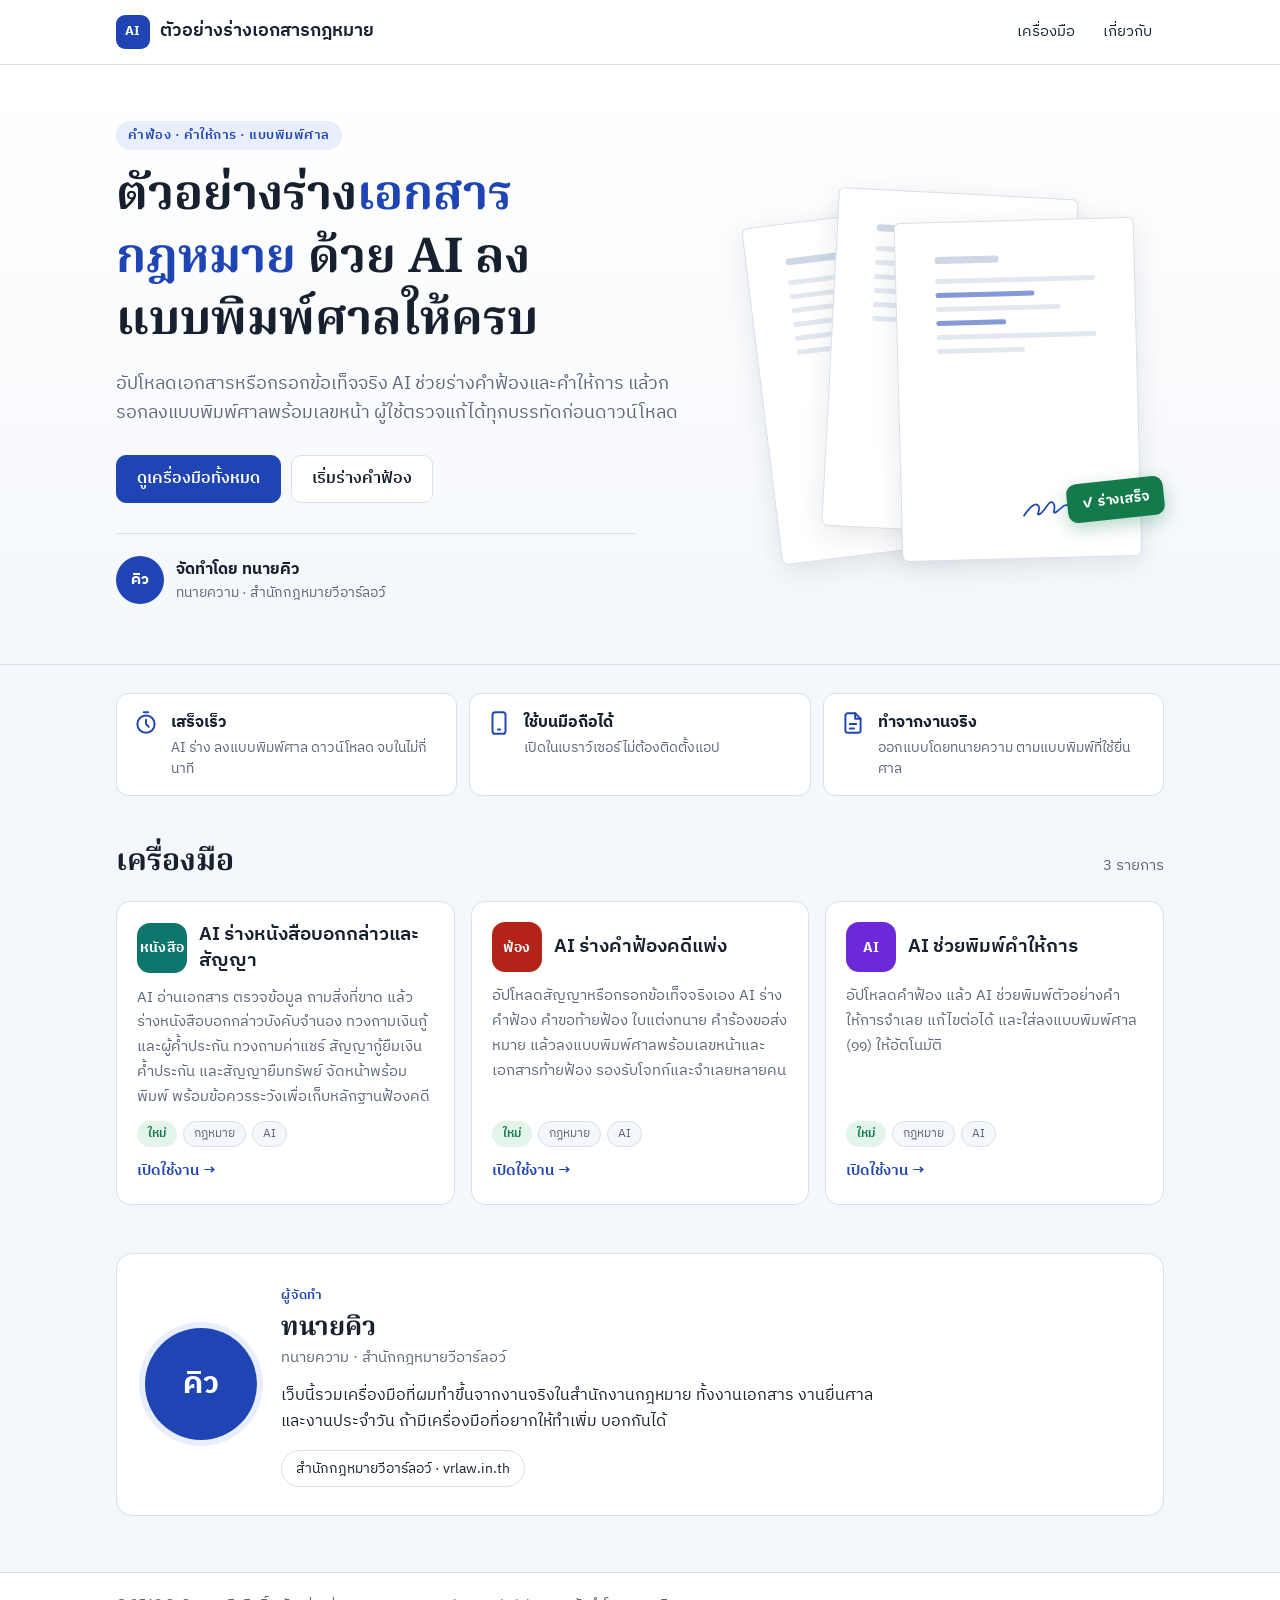
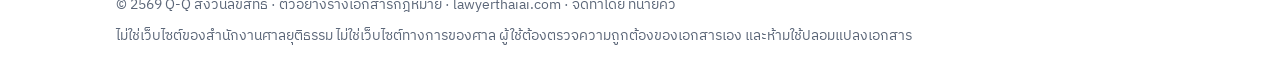
==== commit ab787c76: "Add files via upload" ====
--- a/index.html
+++ b/index.html
@@ -4,8 +4,8 @@
 <meta charset="utf-8">
 <meta name="viewport" content="width=device-width,initial-scale=1,viewport-fit=cover">
 <title>ตัวอย่างร่างเอกสารกฎหมาย | lawyerthaiai.com</title>
-<meta name="description" content="AI ช่วยร่างคำฟ้องและคำให้การ ลงแบบพิมพ์ศาลพร้อมเลขหน้า">
-<meta property="og:title" content="ตัวอย่างร่างเอกสารกฎหมาย — AI ช่วยร่างคำฟ้อง คำให้การ ลงแบบพิมพ์ศาล">
+<meta name="description" content="AI ช่วยร่างคำฟ้องและคำให้การ ลงแบบพิมพ์ศาลพร้อมเลขหน้า โดยทนายคิว">
+<meta property="og:title" content="ตัวอย่างร่างเอกสารกฎหมาย — AI ช่วยร่างคำฟ้อง คำให้การ ลงแบบพิมพ์ศาล โดยทนายคิว">
 <meta property="og:description" content="AI ช่วยร่างคำฟ้องและคำให้การ ลงแบบพิมพ์ศาลพร้อมเลขหน้า">
 <link rel="preconnect" href="https://fonts.googleapis.com">
 <link rel="stylesheet" href="https://fonts.googleapis.com/css2?family=IBM+Plex+Sans+Thai:wght@400;500;600;700&family=Noto+Serif+Thai:wght@600;700&display=swap">
@@ -15,7 +15,7 @@
 <header class="site-head">
   <div class="wrap">
     <a class="logo" href="/"><span class="logo-mark">AI</span><span>ตัวอย่างร่างเอกสารกฎหมาย</span></a>
-    <nav class="nav" aria-label="เมนู"><a href="#tools">เครื่องมือ</a></nav>
+    <nav class="nav" aria-label="เมนู"><a href="#tools">เครื่องมือ</a><a href="#about">เกี่ยวกับ</a></nav>
   </div>
 </header>
 
@@ -26,6 +26,10 @@
       <h1>ตัวอย่างร่าง<em>เอกสารกฎหมาย</em> ด้วย AI ลงแบบพิมพ์ศาลให้ครบ</h1>
       <p class="lead">อัปโหลดเอกสารหรือกรอกข้อเท็จจริง AI ช่วยร่างคำฟ้องและคำให้การ แล้วกรอกลงแบบพิมพ์ศาลพร้อมเลขหน้า ผู้ใช้ตรวจแก้ได้ทุกบรรทัดก่อนดาวน์โหลด</p>
       <div class="cta"><a class="btn primary" href="#tools">ดูเครื่องมือทั้งหมด</a><a class="btn" href="/complaint/">เริ่มร่างคำฟ้อง</a></div>
+      <div class="byline">
+        <span class="avatar" data-avatar></span>
+        <div><b>จัดทำโดย <span data-site="nickname"></span></b><span data-site="role"></span></div>
+      </div>
     </div>
     <div class="papers" aria-hidden="true">
       <div class="sheet a"><i class="t"></i><i></i><i class="m"></i><i></i><i class="s"></i><i></i><i class="m"></i></div>
@@ -39,7 +43,7 @@
   </div>
 </section>
 
-<main class="wrap" style="padding-bottom:56px">
+<main class="wrap">
   <div class="points">
     <div class="point"><svg viewBox="0 0 24 24" fill="none" stroke="currentColor" stroke-width="1.8" stroke-linecap="round" stroke-linejoin="round"><circle cx="12" cy="13" r="8"/><path d="M12 9v4l2.5 2.5M10 2h4"/></svg><div><b>เสร็จเร็ว</b><span>AI ร่าง ลงแบบพิมพ์ศาล ดาวน์โหลด จบในไม่กี่นาที</span></div></div>
     <div class="point"><svg viewBox="0 0 24 24" fill="none" stroke="currentColor" stroke-width="1.8" stroke-linecap="round" stroke-linejoin="round"><rect x="6" y="2" width="12" height="20" rx="2.5"/><path d="M11 18h2"/></svg><div><b>ใช้บนมือถือได้</b><span>เปิดในเบราว์เซอร์ ไม่ต้องติดตั้งแอป</span></div></div>
@@ -53,11 +57,22 @@
   </div>
   <div class="grid" id="grid" aria-live="polite"></div>
 
+  <section class="about" id="about">
+    <span class="avatar" data-avatar></span>
+    <div>
+      <small>ผู้จัดทำ</small>
+      <h2 data-site="nickname"></h2>
+      <div class="full" data-site="fullName"></div>
+      <div class="role" data-site="role"></div>
+      <p data-site="about"></p>
+      <div class="links" id="links"></div>
+    </div>
+  </section>
 </main>
 
 <footer class="site-foot">
   <div class="wrap">
-    <span>© <span id="yr"></span> ตัวอย่างร่างเอกสารกฎหมาย · lawyerthaiai.com</span>
+    <span>© <span id="yr"></span> Q-Q สงวนลิขสิทธิ์ · ตัวอย่างร่างเอกสารกฎหมาย · lawyerthaiai.com · จัดทำโดย <span data-site="nickname"></span></span>
     <span>ไม่ใช่เว็บไซต์ของสำนักงานศาลยุติธรรม ไม่ใช่เว็บไซต์ทางการของศาล ผู้ใช้ต้องตรวจความถูกต้องของเอกสารเอง และห้ามใช้ปลอมแปลงเอกสาร</span>
   </div>
 </footer>
@@ -65,7 +80,16 @@
 <script src="apps.js"></script>
 <script>
 (function(){
-  const apps=window.APPS||[];
+  const S=window.SITE||{},apps=window.APPS||[];
+  /* owner details */
+  document.querySelectorAll('[data-site]').forEach(el=>{const v=S[el.dataset.site];if(v)el.textContent=v;else el.hidden=true});
+  const initials=(S.nickname||'AI').replace(/^ทนาย/,'').slice(0,3);
+  document.querySelectorAll('[data-avatar]').forEach(a=>{
+    a.textContent=initials;
+    if(S.photo){const im=new Image();im.alt=S.nickname||'';im.onload=()=>{a.textContent='';a.append(im)};im.src=S.photo}
+  });
+  const links=document.getElementById('links');
+  (S.links||[]).forEach(l=>{const a=document.createElement('a');a.href=l.href;a.textContent=l.label;a.target='_blank';a.rel='noopener';links.append(a)});
   document.getElementById('yr').textContent=new Date().getFullYear()+543;
 
   /* tools */
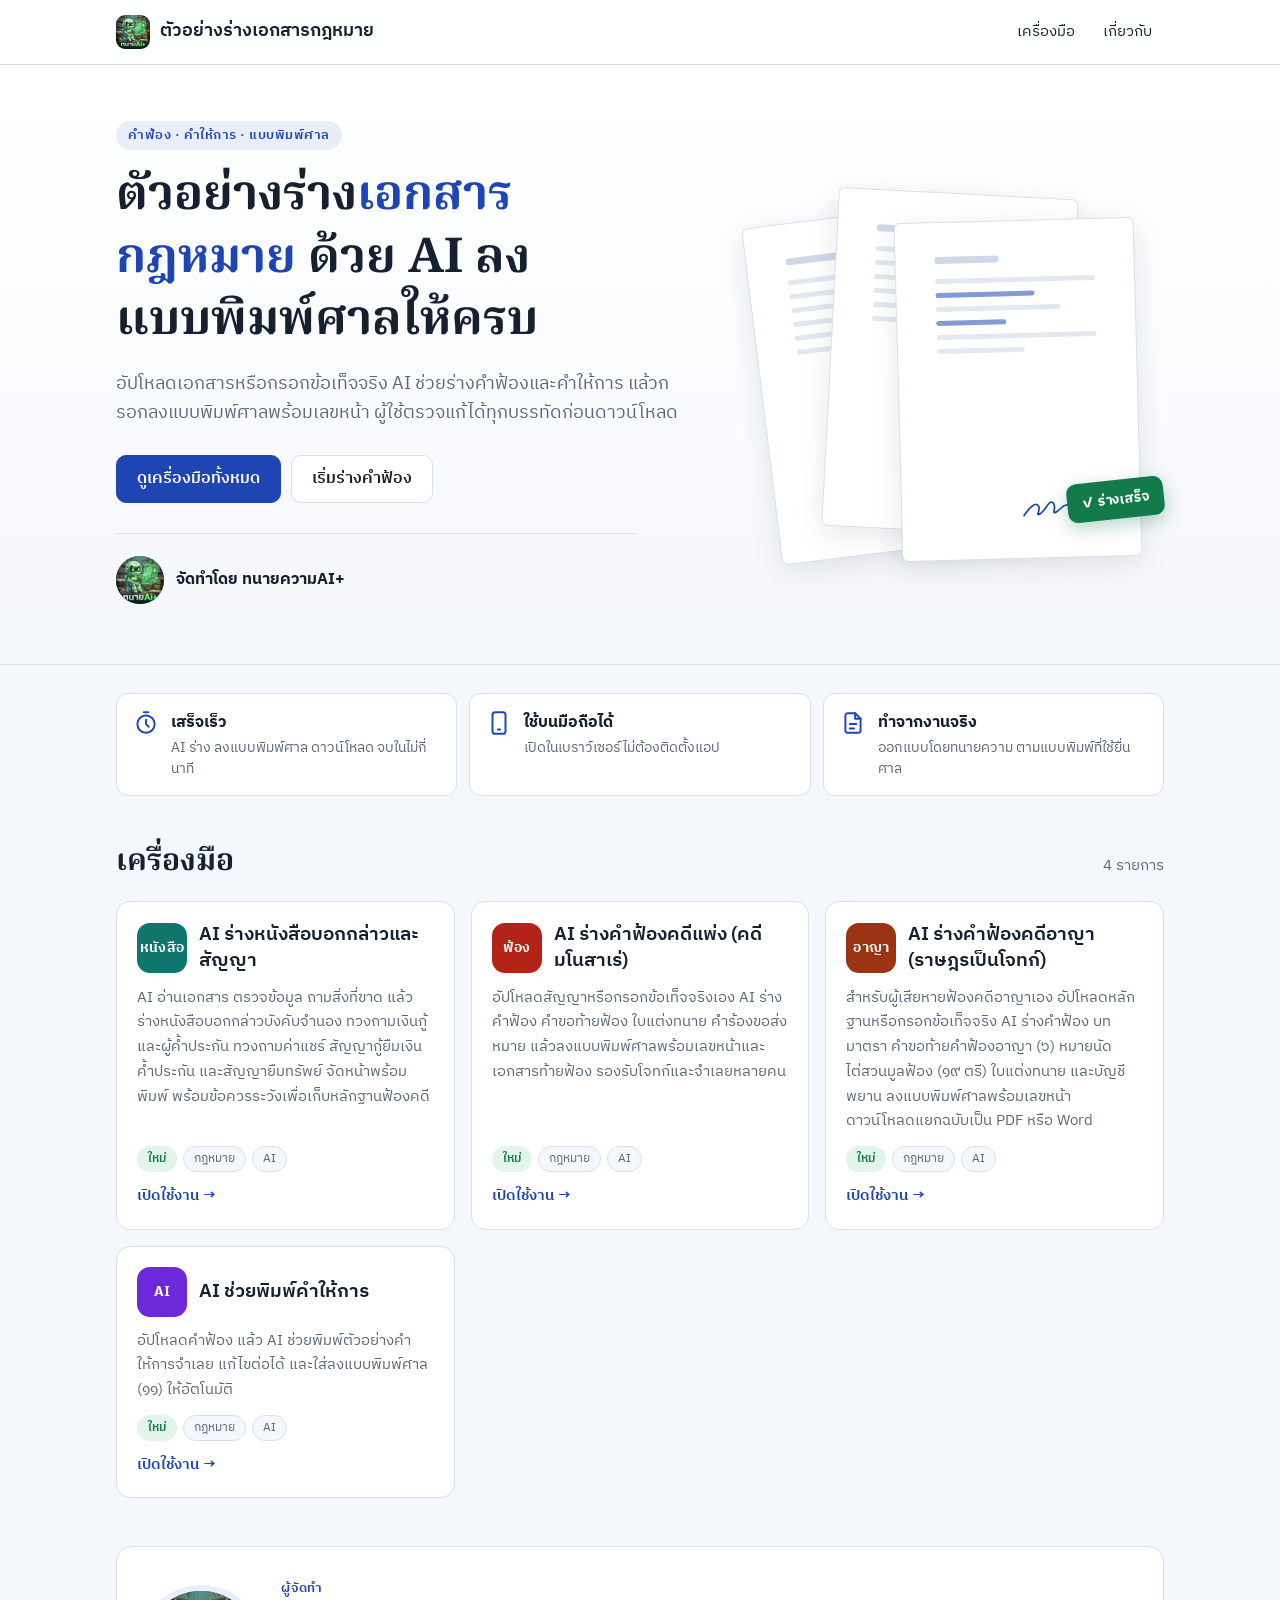
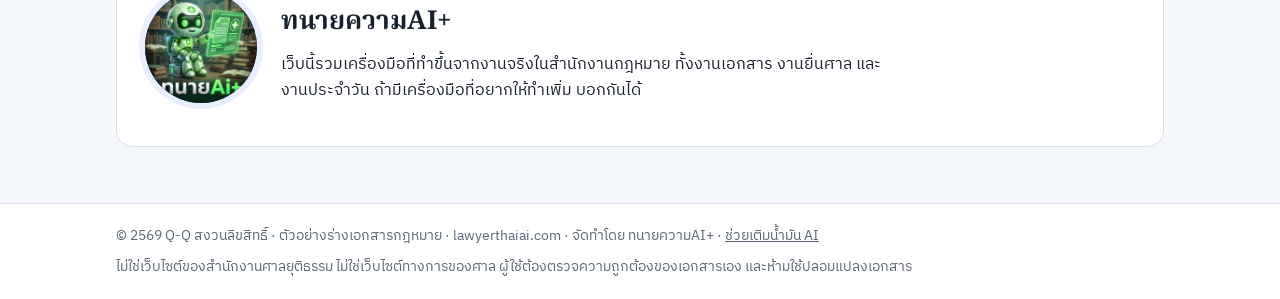
==== commit 9d298557: "Add files via upload" ====
--- a/index.html
+++ b/index.html
@@ -4,17 +4,21 @@
 <meta charset="utf-8">
 <meta name="viewport" content="width=device-width,initial-scale=1,viewport-fit=cover">
 <title>ตัวอย่างร่างเอกสารกฎหมาย | lawyerthaiai.com</title>
-<meta name="description" content="AI ช่วยร่างคำฟ้องและคำให้การ ลงแบบพิมพ์ศาลพร้อมเลขหน้า โดยทนายคิว">
-<meta property="og:title" content="ตัวอย่างร่างเอกสารกฎหมาย — AI ช่วยร่างคำฟ้อง คำให้การ ลงแบบพิมพ์ศาล โดยทนายคิว">
+<meta name="description" content="AI ช่วยร่างคำฟ้องและคำให้การ ลงแบบพิมพ์ศาลพร้อมเลขหน้า โดย ทนายความAI+">
+<meta property="og:title" content="ตัวอย่างร่างเอกสารกฎหมาย — AI ช่วยร่างคำฟ้อง คำให้การ ลงแบบพิมพ์ศาล โดย ทนายความAI+">
 <meta property="og:description" content="AI ช่วยร่างคำฟ้องและคำให้การ ลงแบบพิมพ์ศาลพร้อมเลขหน้า">
 <link rel="preconnect" href="https://fonts.googleapis.com">
 <link rel="stylesheet" href="https://fonts.googleapis.com/css2?family=IBM+Plex+Sans+Thai:wght@400;500;600;700&family=Noto+Serif+Thai:wght@600;700&display=swap">
 <link rel="stylesheet" href="style.css">
+<link rel="icon" href="img/favicon.png">
+<link rel="apple-touch-icon" href="img/icon.png">
+<meta property="og:image" content="https://lawyerthaiai.com/img/logo.jpg">
+<style>.logo-mark.img{background:none;padding:0;overflow:hidden}.logo-mark.img img{width:100%;height:100%;object-fit:cover;display:block}.avatar img{object-fit:cover}</style>
 </head>
 <body>
 <header class="site-head">
   <div class="wrap">
-    <a class="logo" href="/"><span class="logo-mark">AI</span><span>ตัวอย่างร่างเอกสารกฎหมาย</span></a>
+    <a class="logo" href="/"><span class="logo-mark img"><img src="img/logo.jpg" alt="ทนาย Ai+"></span><span>ตัวอย่างร่างเอกสารกฎหมาย</span></a>
     <nav class="nav" aria-label="เมนู"><a href="#tools">เครื่องมือ</a><a href="#about">เกี่ยวกับ</a></nav>
   </div>
 </header>
@@ -83,7 +87,7 @@
   const S=window.SITE||{},apps=window.APPS||[];
   /* owner details */
   document.querySelectorAll('[data-site]').forEach(el=>{const v=S[el.dataset.site];if(v)el.textContent=v;else el.hidden=true});
-  const initials=(S.nickname||'AI').replace(/^ทนาย/,'').slice(0,3);
+  const initials='AI+';
   document.querySelectorAll('[data-avatar]').forEach(a=>{
     a.textContent=initials;
     if(S.photo){const im=new Image();im.alt=S.nickname||'';im.onload=()=>{a.textContent='';a.append(im)};im.src=S.photo}
@@ -125,5 +129,6 @@
   draw();
 })();
 </script>
+<script src="donate.js"></script>
 </body>
 </html>
